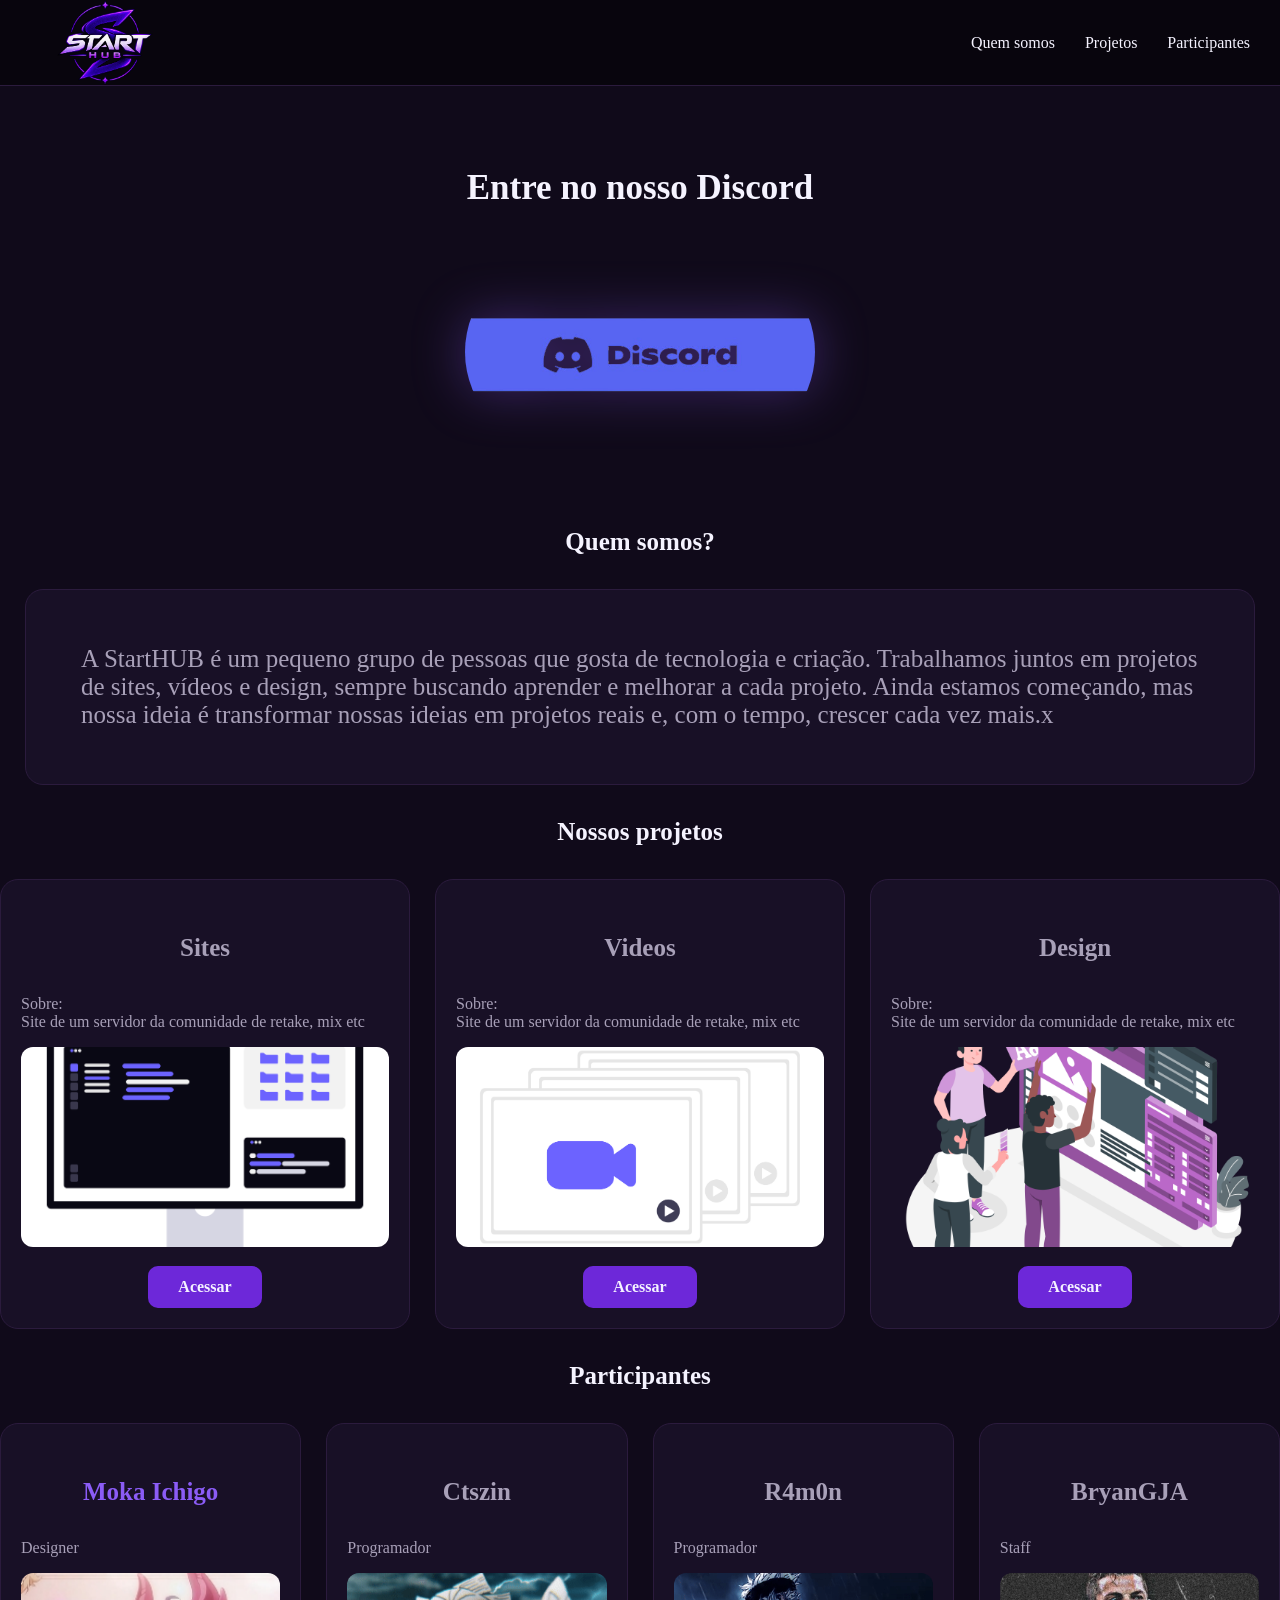
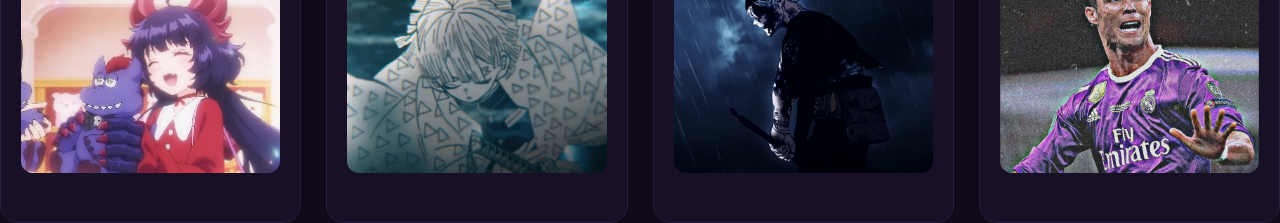
==== index.html @ 33d4a54d "Add files via upload" ====
<!DOCTYPE html>
<html lang="pt-BR">
<head>
    <meta charset="UTF-8">
    <meta name="viewport" content="width=device-width, initial-scale=1.0">
    <link rel="stylesheet" href="style.css">
    <title>Portfolio</title>
</head>
<body>
    <nav class="navbar">
        <img id="logo" src="/imagens/3196d6dc-5e3c-4c6d-b9c6-fe5b736b088a.png">
        <a href="#quem-somos">Quem somos</a>
        <a href="#projetos">Projetos</a>
        <a href="#participantes">Participantes</a>
    </nav>

    <main>

        <div id="discord">

            <h4>Entre no nosso Discord</h4>
            <img id="discordlogo" alt="logo discord" src="/imagens/discord-removebg-preview.png">

        </div>

        <div id="quem-somos" class="quem-somos">
            <h4 id="titulo"> Quem somos?</h4>
            <p id="somos">A StartHUB é um pequeno grupo de pessoas que gosta de tecnologia e criação. Trabalhamos juntos em projetos de sites, vídeos e design, sempre buscando aprender e melhorar a cada projeto.

Ainda estamos começando, mas nossa ideia é transformar nossas ideias em projetos reais e, com o tempo, crescer cada vez mais.x</p>
        </div>

        <div id="projetos">

            <h4 id="titulo">Nossos projetos</h4>

            <div class="card">

                <div class="card-container">
                    <h4>Sites</h4>
                    <p>
                        Sobre:<br>
                        Site de um servidor da comunidade de retake, mix etc
                    </p>
                    <img id="foto" src="imagens/undraw_dev-environment_n5by.png">
                    <a href="sites.html" class="botao">Acessar</a>
                </div>

                                <div class="card-container">
                    <h4>Videos</h4>
                    <p>
                        Sobre:<br>
                        Site de um servidor da comunidade de retake, mix etc
                    </p>
                    <img id="foto" src="imagens/undraw_video-files_cxl9.png">
                    <a href="videos.html" class="botao">Acessar</a>
                </div>
                    <div class="card-container">
                    <h4>Design</h4>
                    <p>
                        Sobre:<br>
                        Site de um servidor da comunidade de retake, mix etc
                    </p>
                    <img id="foto" src="imagens/Design team-amico.png">
                    <a href="design.html" class="botao">Acessar</a>
                </div>
                </div>


            </div>

        </div>

        <div id="participantes" class="participantes">
            <h4 id="titulo">Participantes</h4>
            <div class="card">
                  <div class="card-container">
                    <h4 class="destaque">Moka Ichigo</h4>
                    <p>
                        Designer
                    </p>
                    <img id="foto" alt="foto-de-perfil" src="/imagens/Moka.png">
                    
                </div>
                                <div class="card-container">
                    <h4>Ctszin</h4>
                    <p>
                        Programador
                    </p>
                    <img id="foto" alt="foto-de-perfil" src="/imagens/cts.png">
                    
                </div>
                                <div class="card-container">
                    <h4>R4m0n</h4>
                    <p>
                        Programador
                    </p>
                    <img id="foto" alt="foto-de-perfil" src="imagens/Ramon.png">
                    
                </div>
                                <div class="card-container">
                    <h4>BryanGJA</h4>
                    <p>
                        Staff
                    </p>
                    <img id="foto" alt="foto-de-perfil" src="imagens/Bryan.png">
                    
                </div>
            </div>

        </div>
    </main>
    <script src="script.js"></script>
</body>
</html>
---- style.css ----
:root {
    --fundo: #08050D;
    --fundo-secundario: #100A1A;
    --card: #181026;
    --borda: #2B1B3D;

    --roxo: #6D28D9;
    --roxo-destaque: #8B5CF6;
    --lavanda: #A78BFA;

    --texto: #F5F3FF;
    --texto-secundario: #A8A0B8;

    --sucesso: #22C55E;
    --erro: #EF4444;
}
body{
    margin: 0px;
    background-color: var(--fundo-secundario);
}

.navbar {
    position: sticky;
    top: 0;
    z-index: 2000;

    height: 85px;
    background-color: var(--fundo);

    display: flex;
    align-items: center;

    padding: 0 30px;

    border-bottom: 1px solid var(--borda);
}

#logo {
    color: var(--azul-destaque);
    width: 100px;
    height: 100px;
    font-weight: bold;
    padding: 25px;

    margin-right: auto;
}

.navbar {
    display: flex;
    align-items: center;
    gap: 30px;
}

.navbar a {
    color: var(--texto);
    text-decoration: none;
    font-size: 16px;

    transition: 0.3s;
}

.navbar-a:hover {
    color: var(--texto);
}

#titulo{
    font-size: 25px;
    color: var(--texto);
    text-align: center;
}
.card{
    color: var(--texto-secundario);
    display: grid;
    justify-content: center;
    grid-template-columns: repeat(auto-fit, minmax(300px, 1fr));
     gap: 25px;
}
.card-container {
    background: var(--card);
    border: 1px solid var(--borda);
    border-radius: 18px;
    padding: 20px;
    min-height: 400px;
    box-sizing: border-box;

    transition: transform 0.3s ease, border-color 0.3s ease;
}

.card-container:hover {
    transform: translateY(-5px);
    border-color: var(--roxo-destaque);
}
.card-container h4{
    text-align: center;
    font-size: 25px;
    display: flex;
    flex-direction: column;
    align-items: center;
}
#foto {
    width: 100%;
    height: 200px;
    object-fit: cover;
    border-radius: 12px;
}
#discord{
    color: var(--texto);
    font-size: 35px;
    text-align: center;
    padding: 35px;

}
#somos{
    color: var(--texto-secundario);
    padding: 55px;
    font-size: 25px;
    background-color: var(--card);
    border-radius: 35px;
    margin: 25px;
        border: 1px solid var(--borda);
    border-radius: 18px;
    transition: transform 0.3s ease, border-color 0.3s ease;
}

#somos:hover{
    transform: translateY(-5px);
    border-color: var(--roxo-destaque);
 }

#discordlogo{
    width: 350px;
    border-radius: 450px
}
button {
    display: block;
    margin: 15px auto 0;
    padding: 12px 30px;

    background: var(--roxo);
    color: var(--texto);

    border: none;
    border-radius: 10px;
    cursor: pointer;

    transition: 0.5s;
}
button:hover{
    transform: scale(1.1);
}
.destaque{
    color: var(--roxo-destaque)
}
.botao {
    display: block;
    width: fit-content;
    margin: 15px auto 0;
    padding: 12px 30px;

    background: var(--roxo);
    color: var(--texto);

    text-decoration: none;
    border-radius: 10px;
    font-weight: bold;

    transition: 0.3s;
}

.botao:hover {
    background: var(--roxo-destaque);
    transform: scale(1.1);
}
.card-texto{
    text-align: center;
    margin: 35px;

}
.footer{
    font-size: 15px;
    padding-top: 130px;
}
.nada{
    color: var(--texto);
    text-align: center;
    display: flex;
    justify-content: center;
}
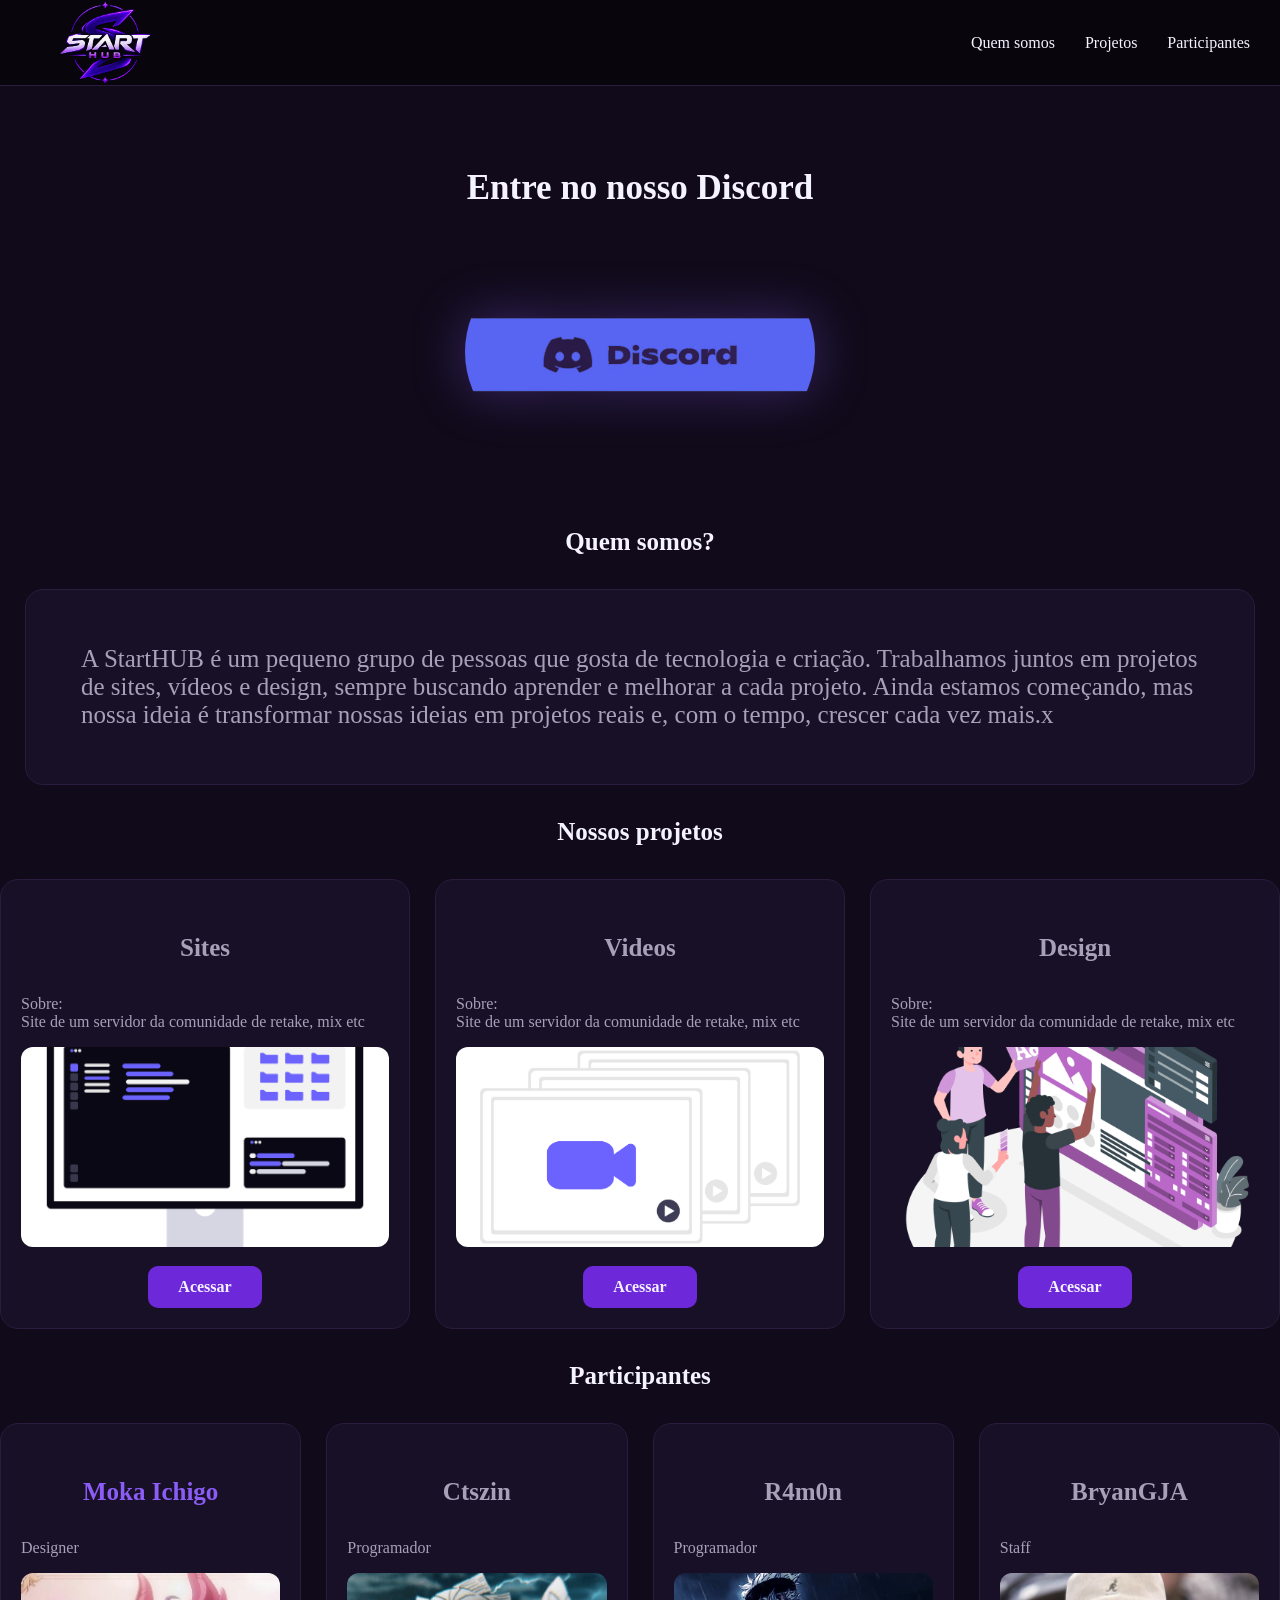
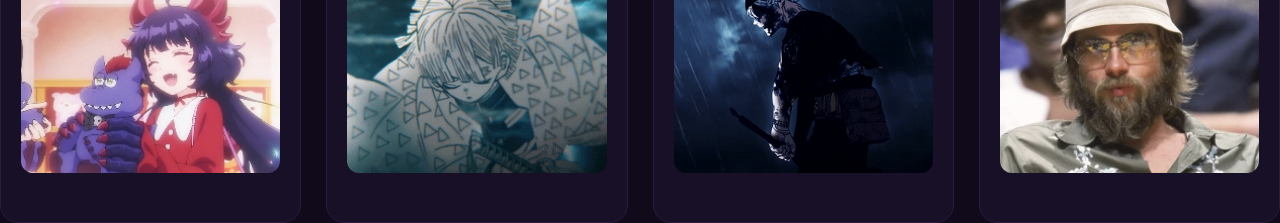
==== commit 954ae64b: "index.html" ====
--- a/index.html
+++ b/index.html
@@ -8,7 +8,7 @@
 </head>
 <body>
     <nav class="navbar">
-        <img id="logo" src="/imagens/3196d6dc-5e3c-4c6d-b9c6-fe5b736b088a.png">
+        <img id="logo" src="imagens/3196d6dc-5e3c-4c6d-b9c6-fe5b736b088a.png">
         <a href="#quem-somos">Quem somos</a>
         <a href="#projetos">Projetos</a>
         <a href="#participantes">Participantes</a>
@@ -19,7 +19,7 @@
         <div id="discord">
 
             <h4>Entre no nosso Discord</h4>
-            <img id="discordlogo" alt="logo discord" src="/imagens/discord-removebg-preview.png">
+            <img id="discordlogo" alt="logo discord" src="imagens/discord-removebg-preview.png">
 
         </div>
 
@@ -79,7 +79,7 @@
                     <p>
                         Designer
                     </p>
-                    <img id="foto" alt="foto-de-perfil" src="/imagens/Moka.png">
+                    <img id="foto" alt="foto-de-perfil" src="imagens/Moka.png">
                     
                 </div>
                                 <div class="card-container">
@@ -87,7 +87,7 @@
                     <p>
                         Programador
                     </p>
-                    <img id="foto" alt="foto-de-perfil" src="/imagens/cts.png">
+                    <img id="foto" alt="foto-de-perfil" src="imagens/cts.png">
                     
                 </div>
                                 <div class="card-container">
@@ -103,7 +103,7 @@
                     <p>
                         Staff
                     </p>
-                    <img id="foto" alt="foto-de-perfil" src="imagens/Bryan.png">
+                    <img id="foto" alt="foto-de-perfil" src="imagens/nocries.png">
                     
                 </div>
             </div>
@@ -112,4 +112,4 @@
     </main>
     <script src="script.js"></script>
 </body>
-</html>+</html>
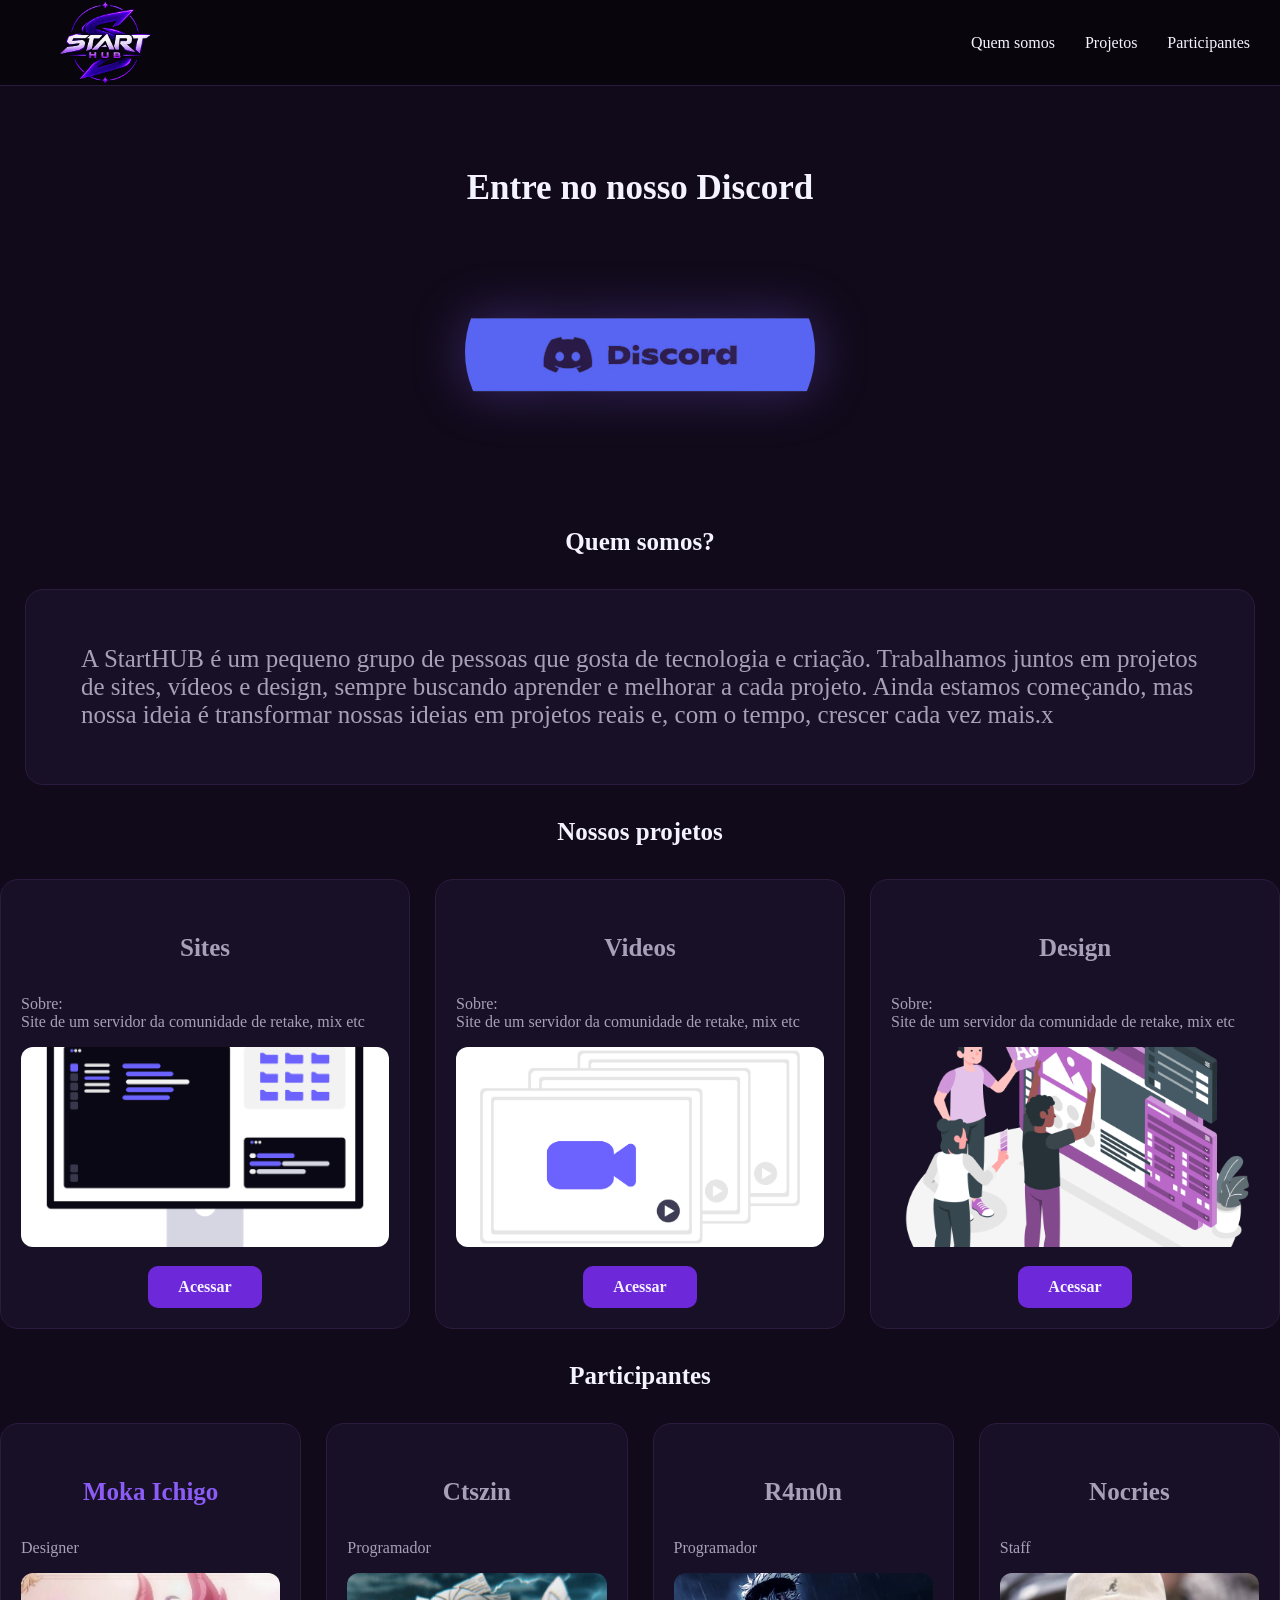
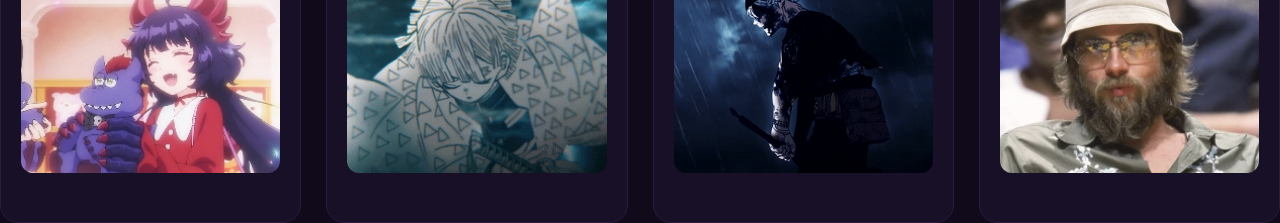
==== commit 1cf41dea: "index.html" ====
--- a/index.html
+++ b/index.html
@@ -99,7 +99,7 @@
                     
                 </div>
                                 <div class="card-container">
-                    <h4>BryanGJA</h4>
+                    <h4>Nocries</h4>
                     <p>
                         Staff
                     </p>
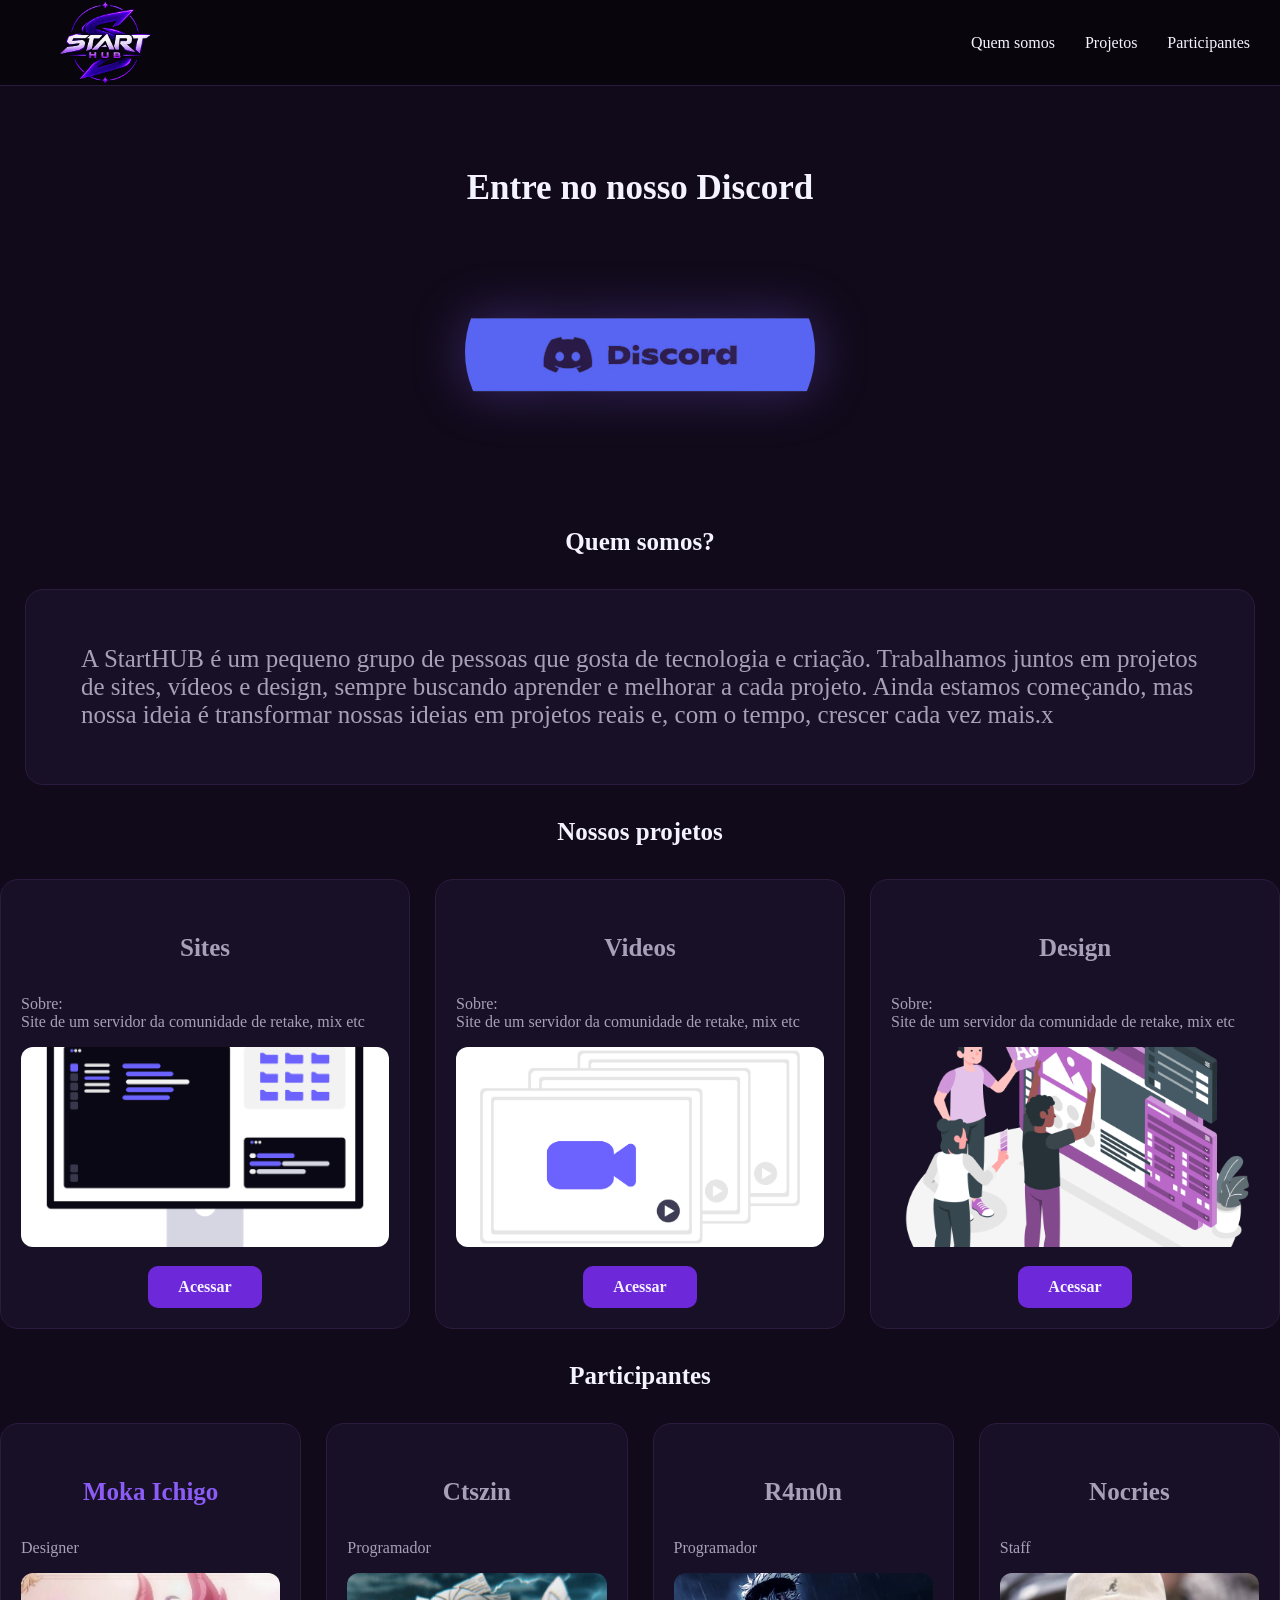
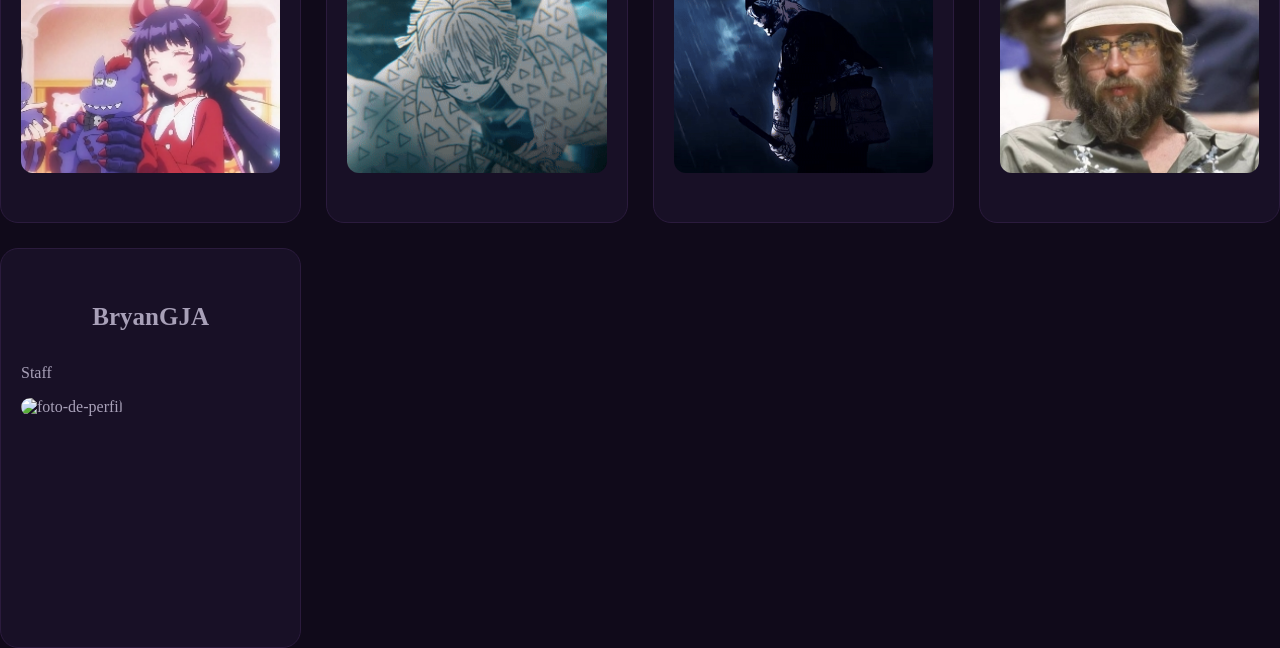
==== commit 7d6ea412: "index.html" ====
--- a/index.html
+++ b/index.html
@@ -106,6 +106,14 @@
                     <img id="foto" alt="foto-de-perfil" src="imagens/nocries.png">
                     
                 </div>
+                                                <div class="card-container">
+                    <h4>BryanGJA</h4>
+                    <p>
+                        Staff
+                    </p>
+                    <img id="foto" alt="foto-de-perfil" src="imagens/bryan.png">
+                    
+                </div>
             </div>
 
         </div>
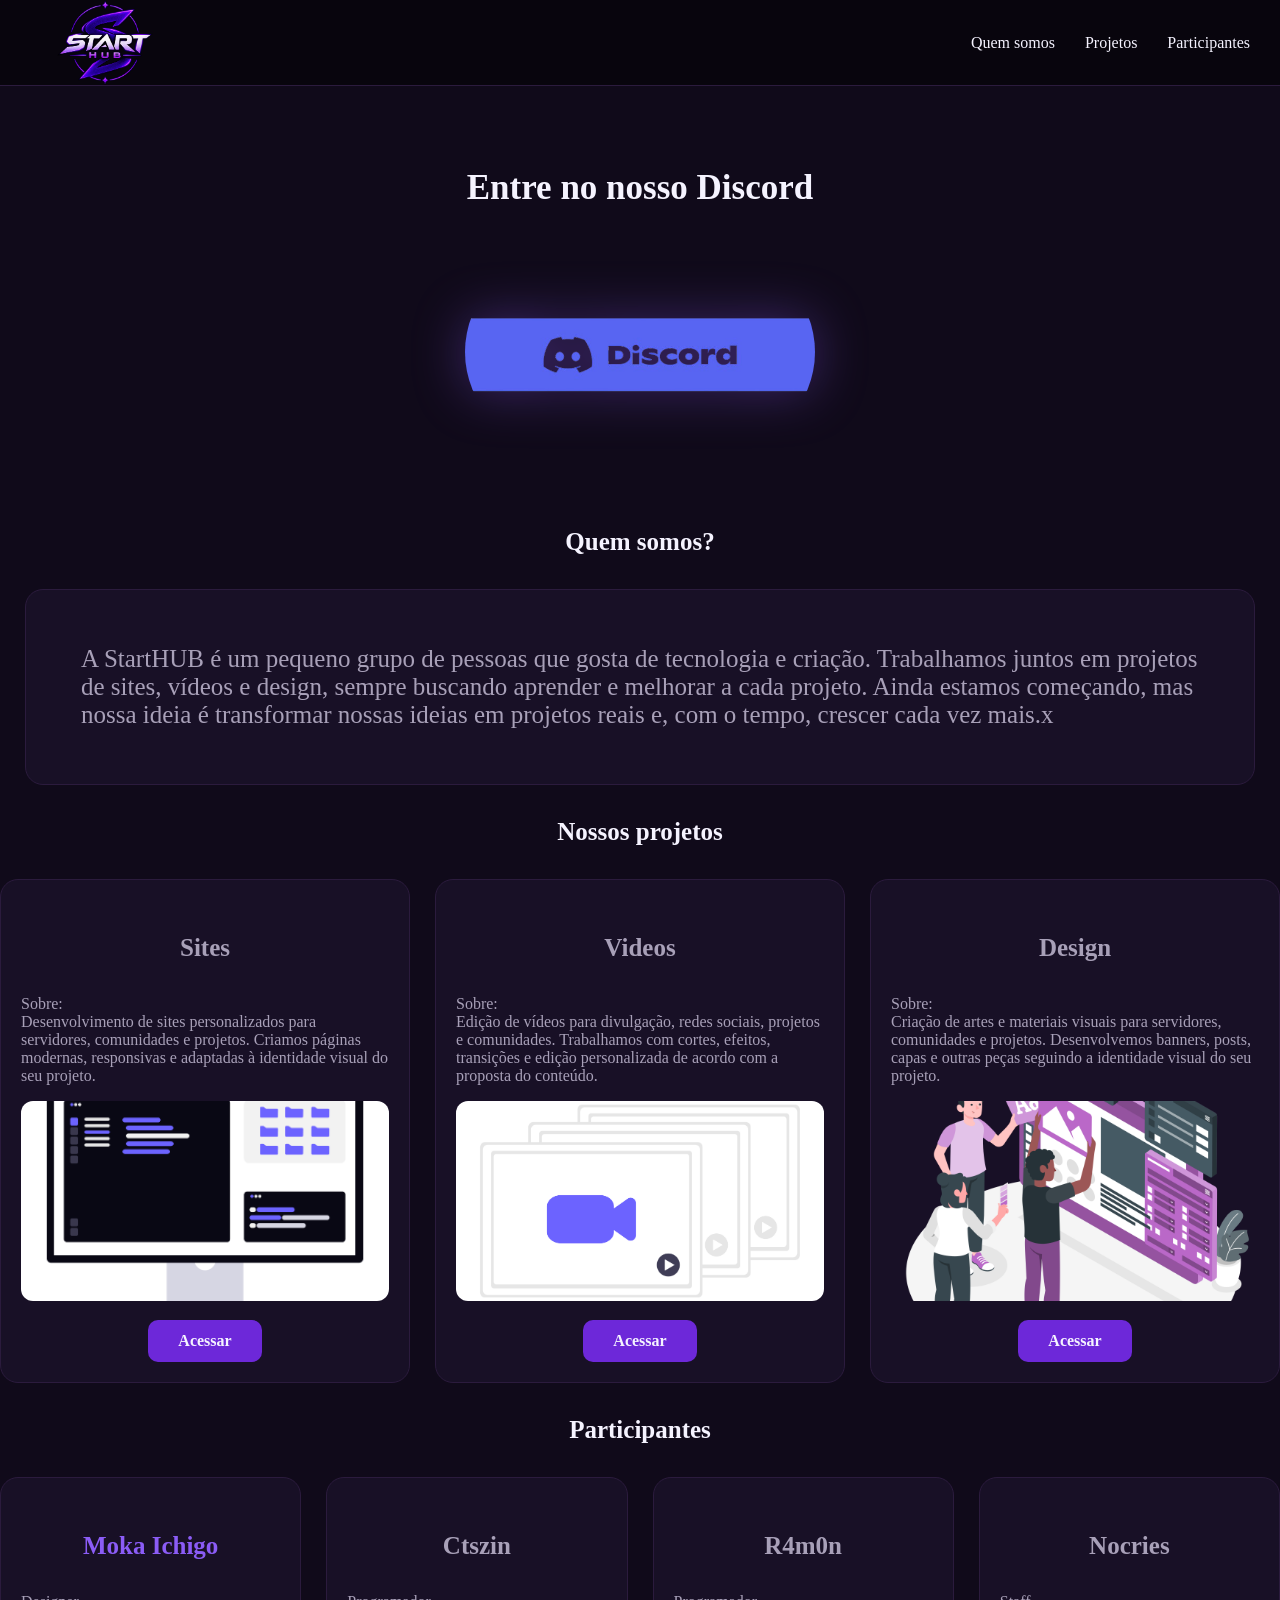
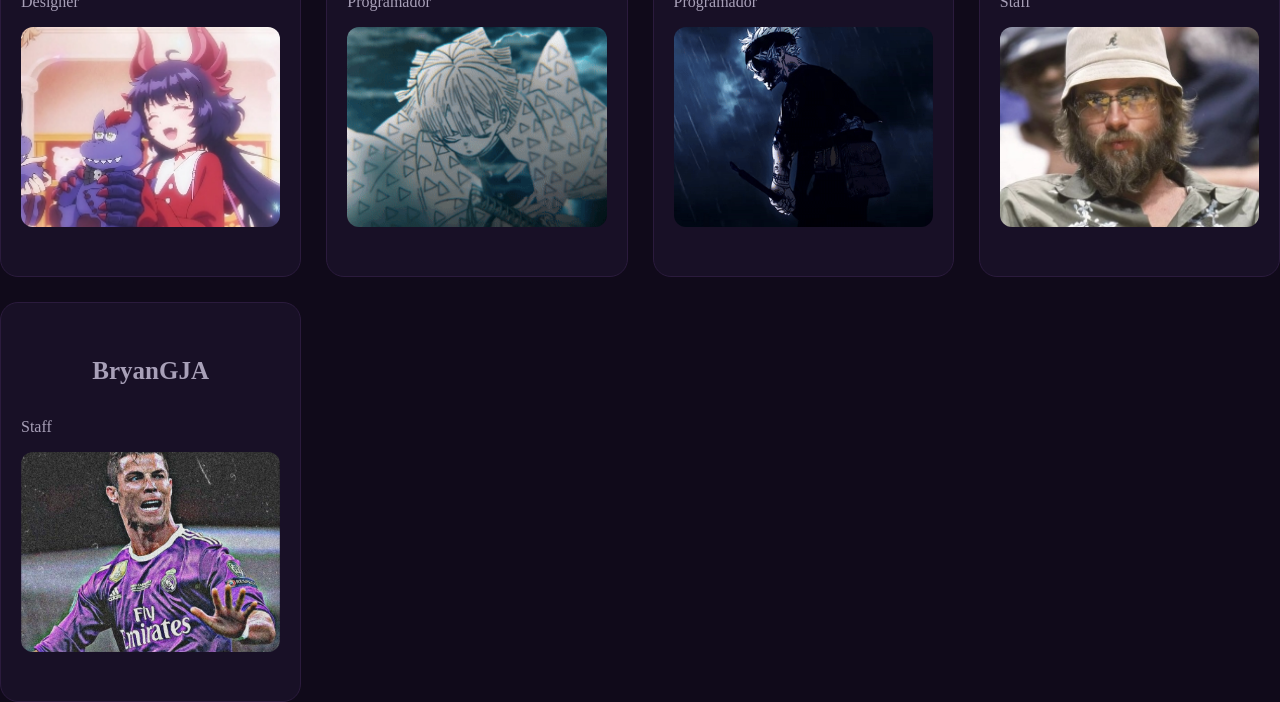
==== commit dfd6992c: "Update index.html" ====
--- a/index.html
+++ b/index.html
@@ -40,7 +40,7 @@
                     <h4>Sites</h4>
                     <p>
                         Sobre:<br>
-                        Site de um servidor da comunidade de retake, mix etc
+                        Desenvolvimento de sites personalizados para servidores, comunidades e projetos. Criamos páginas modernas, responsivas e adaptadas à identidade visual do seu projeto.
                     </p>
                     <img id="foto" src="imagens/undraw_dev-environment_n5by.png">
                     <a href="sites.html" class="botao">Acessar</a>
@@ -50,7 +50,7 @@
                     <h4>Videos</h4>
                     <p>
                         Sobre:<br>
-                        Site de um servidor da comunidade de retake, mix etc
+                        Edição de vídeos para divulgação, redes sociais, projetos e comunidades. Trabalhamos com cortes, efeitos, transições e edição personalizada de acordo com a proposta do conteúdo.
                     </p>
                     <img id="foto" src="imagens/undraw_video-files_cxl9.png">
                     <a href="videos.html" class="botao">Acessar</a>
@@ -59,7 +59,7 @@
                     <h4>Design</h4>
                     <p>
                         Sobre:<br>
-                        Site de um servidor da comunidade de retake, mix etc
+                        Criação de artes e materiais visuais para servidores, comunidades e projetos. Desenvolvemos banners, posts, capas e outras peças seguindo a identidade visual do seu projeto.
                     </p>
                     <img id="foto" src="imagens/Design team-amico.png">
                     <a href="design.html" class="botao">Acessar</a>
@@ -111,7 +111,7 @@
                     <p>
                         Staff
                     </p>
-                    <img id="foto" alt="foto-de-perfil" src="imagens/bryan.png">
+                    <img id="foto" alt="foto-de-perfil" src="imagens/Bryan.png">
                     
                 </div>
             </div>
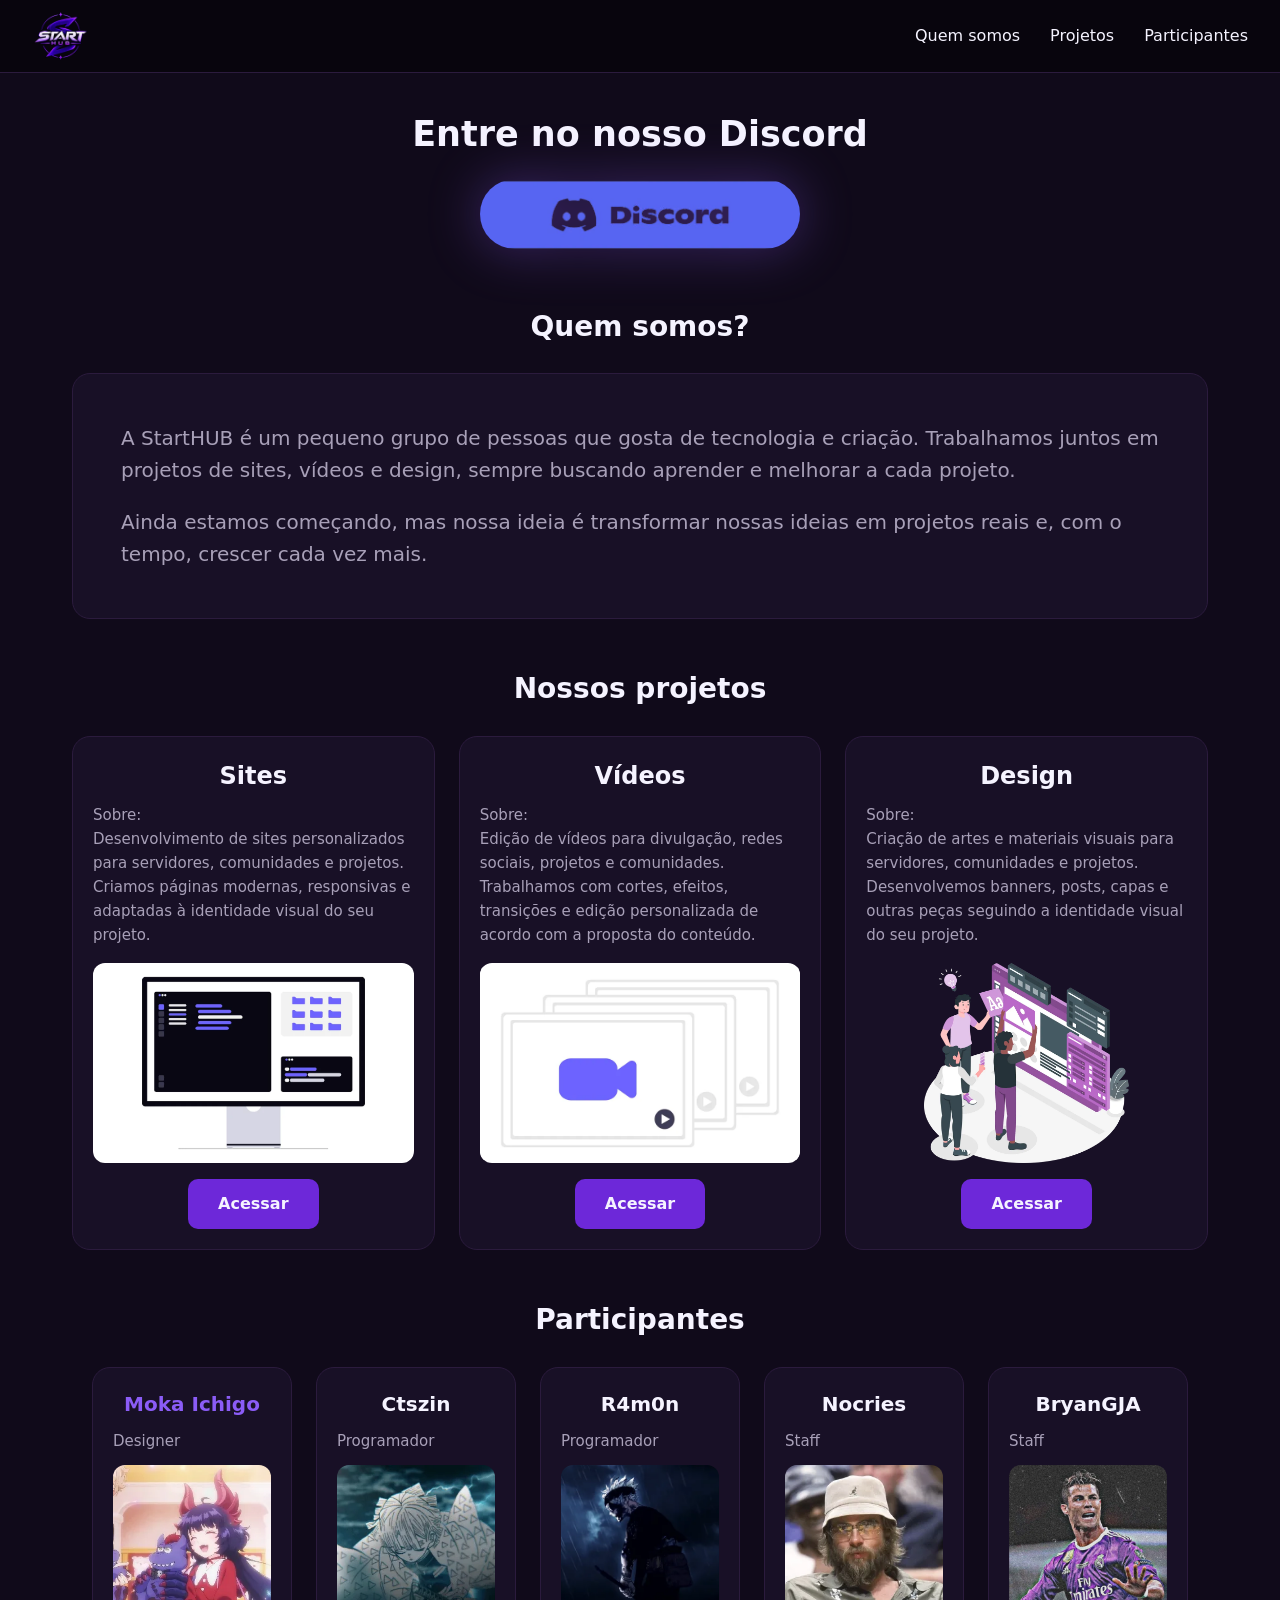
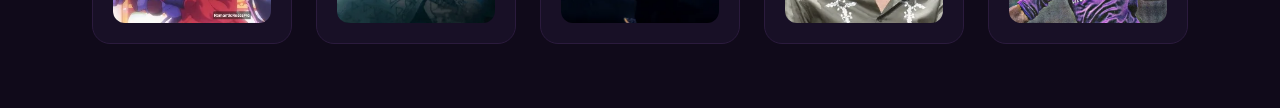
==== commit e6b74b7e: "Add files via upload" ====
--- a/index.html
+++ b/index.html
@@ -1,123 +1,115 @@
-<!DOCTYPE html>
-<html lang="pt-BR">
-<head>
-    <meta charset="UTF-8">
-    <meta name="viewport" content="width=device-width, initial-scale=1.0">
-    <link rel="stylesheet" href="style.css">
-    <title>Portfolio</title>
-</head>
-<body>
-    <nav class="navbar">
-        <img id="logo" src="imagens/3196d6dc-5e3c-4c6d-b9c6-fe5b736b088a.png">
-        <a href="#quem-somos">Quem somos</a>
-        <a href="#projetos">Projetos</a>
-        <a href="#participantes">Participantes</a>
-    </nav>
-
-    <main>
-
-        <div id="discord">
-
-            <h4>Entre no nosso Discord</h4>
-            <img id="discordlogo" alt="logo discord" src="imagens/discord-removebg-preview.png">
-
-        </div>
-
-        <div id="quem-somos" class="quem-somos">
-            <h4 id="titulo"> Quem somos?</h4>
-            <p id="somos">A StartHUB é um pequeno grupo de pessoas que gosta de tecnologia e criação. Trabalhamos juntos em projetos de sites, vídeos e design, sempre buscando aprender e melhorar a cada projeto.
-
-Ainda estamos começando, mas nossa ideia é transformar nossas ideias em projetos reais e, com o tempo, crescer cada vez mais.x</p>
-        </div>
-
-        <div id="projetos">
-
-            <h4 id="titulo">Nossos projetos</h4>
-
-            <div class="card">
-
-                <div class="card-container">
-                    <h4>Sites</h4>
-                    <p>
-                        Sobre:<br>
-                        Desenvolvimento de sites personalizados para servidores, comunidades e projetos. Criamos páginas modernas, responsivas e adaptadas à identidade visual do seu projeto.
-                    </p>
-                    <img id="foto" src="imagens/undraw_dev-environment_n5by.png">
-                    <a href="sites.html" class="botao">Acessar</a>
-                </div>
-
-                                <div class="card-container">
-                    <h4>Videos</h4>
-                    <p>
-                        Sobre:<br>
-                        Edição de vídeos para divulgação, redes sociais, projetos e comunidades. Trabalhamos com cortes, efeitos, transições e edição personalizada de acordo com a proposta do conteúdo.
-                    </p>
-                    <img id="foto" src="imagens/undraw_video-files_cxl9.png">
-                    <a href="videos.html" class="botao">Acessar</a>
-                </div>
-                    <div class="card-container">
-                    <h4>Design</h4>
-                    <p>
-                        Sobre:<br>
-                        Criação de artes e materiais visuais para servidores, comunidades e projetos. Desenvolvemos banners, posts, capas e outras peças seguindo a identidade visual do seu projeto.
-                    </p>
-                    <img id="foto" src="imagens/Design team-amico.png">
-                    <a href="design.html" class="botao">Acessar</a>
-                </div>
-                </div>
-
-
-            </div>
-
-        </div>
-
-        <div id="participantes" class="participantes">
-            <h4 id="titulo">Participantes</h4>
-            <div class="card">
-                  <div class="card-container">
-                    <h4 class="destaque">Moka Ichigo</h4>
-                    <p>
-                        Designer
-                    </p>
-                    <img id="foto" alt="foto-de-perfil" src="imagens/Moka.png">
-                    
-                </div>
-                                <div class="card-container">
-                    <h4>Ctszin</h4>
-                    <p>
-                        Programador
-                    </p>
-                    <img id="foto" alt="foto-de-perfil" src="imagens/cts.png">
-                    
-                </div>
-                                <div class="card-container">
-                    <h4>R4m0n</h4>
-                    <p>
-                        Programador
-                    </p>
-                    <img id="foto" alt="foto-de-perfil" src="imagens/Ramon.png">
-                    
-                </div>
-                                <div class="card-container">
-                    <h4>Nocries</h4>
-                    <p>
-                        Staff
-                    </p>
-                    <img id="foto" alt="foto-de-perfil" src="imagens/nocries.png">
-                    
-                </div>
-                                                <div class="card-container">
-                    <h4>BryanGJA</h4>
-                    <p>
-                        Staff
-                    </p>
-                    <img id="foto" alt="foto-de-perfil" src="imagens/Bryan.png">
-                    
-                </div>
-            </div>
-
-        </div>
-    </main>
-    <script src="script.js"></script>
-</body>
-</html>
+<!DOCTYPE html>
+<html lang="pt-BR">
+<head>
+    <meta charset="UTF-8">
+    <meta name="viewport" content="width=device-width, initial-scale=1.0, viewport-fit=cover">
+    <meta name="description" content="StartHUB: um grupo que cria sites, vídeos e design para servidores, comunidades e projetos.">
+    <meta name="theme-color" content="#08050D">
+    <meta name="color-scheme" content="dark">
+    <title>StartHUB</title>
+    <link rel="icon" type="image/png" href="imagens/favicon.png">
+    <link rel="stylesheet" href="style.css">
+    <script src="script.js"></script>
+</head>
+<body>
+    <nav class="navbar">
+        <a href="index.html" class="logo-link" aria-label="StartHUB — página inicial">
+            <img class="logo" src="imagens/logo.webp" alt="" width="56" height="56">
+        </a>
+        <a href="#quem-somos">Quem somos</a>
+        <a href="#projetos">Projetos</a>
+        <a href="#participantes">Participantes</a>
+    </nav>
+
+    <main>
+        <h1 class="sr-only">StartHUB</h1>
+
+        <div id="discord">
+            <h2>Entre no nosso Discord</h2>
+            <a href="https://discord.gg/7MZEnXq7bt" target="_blank" rel="noopener noreferrer" aria-label="Entrar no servidor do Discord da StartHUB">
+                <img id="discordlogo" alt="Discord" src="imagens/discord.webp" width="667" height="145">
+            </a>
+        </div>
+
+        <section id="quem-somos" class="quem-somos">
+            <h2 class="titulo">Quem somos?</h2>
+            <div id="somos">
+                <p>A StartHUB é um pequeno grupo de pessoas que gosta de tecnologia e criação. Trabalhamos juntos em projetos de sites, vídeos e design, sempre buscando aprender e melhorar a cada projeto.</p>
+                <p>Ainda estamos começando, mas nossa ideia é transformar nossas ideias em projetos reais e, com o tempo, crescer cada vez mais.</p>
+            </div>
+        </section>
+
+        <section id="projetos">
+            <h2 class="titulo">Nossos projetos</h2>
+
+            <div class="card">
+                <div class="card-container">
+                    <h3>Sites</h3>
+                    <p>
+                        Sobre:<br>
+                        Desenvolvimento de sites personalizados para servidores, comunidades e projetos. Criamos páginas modernas, responsivas e adaptadas à identidade visual do seu projeto.
+                    </p>
+                    <img class="foto" src="imagens/sites.webp" alt="Ilustração de um ambiente de desenvolvimento de sites" width="800" height="619" loading="lazy">
+                    <a href="sites.html" class="botao">Acessar</a>
+                </div>
+
+                <div class="card-container">
+                    <h3>Vídeos</h3>
+                    <p>
+                        Sobre:<br>
+                        Edição de vídeos para divulgação, redes sociais, projetos e comunidades. Trabalhamos com cortes, efeitos, transições e edição personalizada de acordo com a proposta do conteúdo.
+                    </p>
+                    <img class="foto" src="imagens/videos.webp" alt="Ilustração de arquivos de vídeo" width="800" height="482" loading="lazy">
+                    <a href="videos.html" class="botao">Acessar</a>
+                </div>
+
+                <div class="card-container">
+                    <h3>Design</h3>
+                    <p>
+                        Sobre:<br>
+                        Criação de artes e materiais visuais para servidores, comunidades e projetos. Desenvolvemos banners, posts, capas e outras peças seguindo a identidade visual do seu projeto.
+                    </p>
+                    <img class="foto foto--design" src="imagens/design.webp" alt="Ilustração de uma equipe de design trabalhando" width="800" height="780" loading="lazy">
+                    <a href="design.html" class="botao">Acessar</a>
+                </div>
+            </div>
+        </section>
+
+        <section id="participantes" class="participantes">
+            <h2 class="titulo">Participantes</h2>
+
+            <div class="card">
+                <div class="card-container">
+                    <h3 class="destaque">Moka Ichigo</h3>
+                    <p>Designer</p>
+                    <img class="foto foto--avatar" src="imagens/moka.webp" alt="Foto de perfil de Moka Ichigo" width="256" height="256" loading="lazy">
+                </div>
+
+                <div class="card-container">
+                    <h3>Ctszin</h3>
+                    <p>Programador</p>
+                    <img class="foto foto--avatar" src="imagens/ctszin.webp" alt="Foto de perfil de Ctszin" width="281" height="281" loading="lazy">
+                </div>
+
+                <div class="card-container">
+                    <h3>R4m0n</h3>
+                    <p>Programador</p>
+                    <img class="foto foto--avatar" src="imagens/ramon.webp" alt="Foto de perfil de R4m0n" width="338" height="338" loading="lazy">
+                </div>
+
+                <div class="card-container">
+                    <h3>Nocries</h3>
+                    <p>Staff</p>
+                    <img class="foto foto--avatar" src="imagens/nocries.webp" alt="Foto de perfil de Nocries" width="256" height="256" loading="lazy">
+                </div>
+
+                <div class="card-container">
+                    <h3>BryanGJA</h3>
+                    <p>Staff</p>
+                    <img class="foto foto--avatar" src="imagens/bryan.webp" alt="Foto de perfil de BryanGJA" width="480" height="480" loading="lazy">
+                </div>
+            </div>
+        </section>
+    </main>
+</body>
+</html>
--- a/style.css
+++ b/style.css
@@ -1,188 +1,314 @@
-:root {
-    --fundo: #08050D;
-    --fundo-secundario: #100A1A;
-    --card: #181026;
-    --borda: #2B1B3D;
-
-    --roxo: #6D28D9;
-    --roxo-destaque: #8B5CF6;
-    --lavanda: #A78BFA;
-
-    --texto: #F5F3FF;
-    --texto-secundario: #A8A0B8;
-
-    --sucesso: #22C55E;
-    --erro: #EF4444;
-}
-body{
-    margin: 0px;
-    background-color: var(--fundo-secundario);
-}
-
-.navbar {
-    position: sticky;
-    top: 0;
-    z-index: 2000;
-
-    height: 85px;
-    background-color: var(--fundo);
-
-    display: flex;
-    align-items: center;
-
-    padding: 0 30px;
-
-    border-bottom: 1px solid var(--borda);
-}
-
-#logo {
-    color: var(--azul-destaque);
-    width: 100px;
-    height: 100px;
-    font-weight: bold;
-    padding: 25px;
-
-    margin-right: auto;
-}
-
-.navbar {
-    display: flex;
-    align-items: center;
-    gap: 30px;
-}
-
-.navbar a {
-    color: var(--texto);
-    text-decoration: none;
-    font-size: 16px;
-
-    transition: 0.3s;
-}
-
-.navbar-a:hover {
-    color: var(--texto);
-}
-
-#titulo{
-    font-size: 25px;
-    color: var(--texto);
-    text-align: center;
-}
-.card{
-    color: var(--texto-secundario);
-    display: grid;
-    justify-content: center;
-    grid-template-columns: repeat(auto-fit, minmax(300px, 1fr));
-     gap: 25px;
-}
-.card-container {
-    background: var(--card);
-    border: 1px solid var(--borda);
-    border-radius: 18px;
-    padding: 20px;
-    min-height: 400px;
-    box-sizing: border-box;
-
-    transition: transform 0.3s ease, border-color 0.3s ease;
-}
-
-.card-container:hover {
-    transform: translateY(-5px);
-    border-color: var(--roxo-destaque);
-}
-.card-container h4{
-    text-align: center;
-    font-size: 25px;
-    display: flex;
-    flex-direction: column;
-    align-items: center;
-}
-#foto {
-    width: 100%;
-    height: 200px;
-    object-fit: cover;
-    border-radius: 12px;
-}
-#discord{
-    color: var(--texto);
-    font-size: 35px;
-    text-align: center;
-    padding: 35px;
-
-}
-#somos{
-    color: var(--texto-secundario);
-    padding: 55px;
-    font-size: 25px;
-    background-color: var(--card);
-    border-radius: 35px;
-    margin: 25px;
-        border: 1px solid var(--borda);
-    border-radius: 18px;
-    transition: transform 0.3s ease, border-color 0.3s ease;
-}
-
-#somos:hover{
-    transform: translateY(-5px);
-    border-color: var(--roxo-destaque);
- }
-
-#discordlogo{
-    width: 350px;
-    border-radius: 450px
-}
-button {
-    display: block;
-    margin: 15px auto 0;
-    padding: 12px 30px;
-
-    background: var(--roxo);
-    color: var(--texto);
-
-    border: none;
-    border-radius: 10px;
-    cursor: pointer;
-
-    transition: 0.5s;
-}
-button:hover{
-    transform: scale(1.1);
-}
-.destaque{
-    color: var(--roxo-destaque)
-}
-.botao {
-    display: block;
-    width: fit-content;
-    margin: 15px auto 0;
-    padding: 12px 30px;
-
-    background: var(--roxo);
-    color: var(--texto);
-
-    text-decoration: none;
-    border-radius: 10px;
-    font-weight: bold;
-
-    transition: 0.3s;
-}
-
-.botao:hover {
-    background: var(--roxo-destaque);
-    transform: scale(1.1);
-}
-.card-texto{
-    text-align: center;
-    margin: 35px;
-
-}
-.footer{
-    font-size: 15px;
-    padding-top: 130px;
-}
-.nada{
-    color: var(--texto);
-    text-align: center;
-    display: flex;
-    justify-content: center;
-}+/* ==========================================================================
+   StartHUB — estilos
+   Mobile-first no que importa: nada de largura fixa, tudo flui com a tela.
+   ========================================================================== */
+:root {
+    --fundo: #08050D;
+    --fundo-secundario: #100A1A;
+    --card: #181026;
+    --borda: #2B1B3D;
+
+    --roxo: #6D28D9;
+    --roxo-destaque: #8B5CF6;
+    --lavanda: #A78BFA;
+
+    --texto: #F5F3FF;
+    --texto-secundario: #A8A0B8;
+
+    --sucesso: #22C55E;
+    --erro: #EF4444;
+
+    --nav-h: 72px;
+    --pad-x: clamp(16px, 4vw, 32px);
+}
+
+/* ---------- Base ---------- */
+*, *::before, *::after { box-sizing: border-box; }
+
+html { -webkit-text-size-adjust: 100%; text-size-adjust: 100%; }
+
+body {
+    margin: 0;
+    background-color: var(--fundo-secundario);
+    color: var(--texto);
+    font-family: system-ui, -apple-system, "Segoe UI", Roboto, "Helvetica Neue", Arial, sans-serif;
+    line-height: 1.6;
+    overflow-x: hidden; /* garantia extra contra rolagem lateral */
+}
+
+img { display: block; max-width: 100%; height: auto; }
+
+a:focus-visible {
+    outline: 2px solid var(--lavanda);
+    outline-offset: 3px;
+    border-radius: 6px;
+}
+
+/* Texto só para leitores de tela / SEO */
+.sr-only {
+    position: absolute;
+    width: 1px; height: 1px;
+    margin: -1px; padding: 0;
+    overflow: hidden;
+    clip: rect(0, 0, 0, 0);
+    white-space: nowrap;
+    border: 0;
+}
+
+/* ---------- Navbar ---------- */
+.navbar {
+    position: sticky;
+    top: 0;
+    z-index: 2000;
+
+    display: flex;
+    align-items: center;
+    gap: 30px;
+
+    min-height: var(--nav-h);
+    padding: 8px max(var(--pad-x), env(safe-area-inset-right)) 8px max(var(--pad-x), env(safe-area-inset-left));
+
+    background-color: var(--fundo);
+    border-bottom: 1px solid var(--borda);
+}
+
+.navbar .logo-link {
+    display: flex;
+    margin-right: auto;
+    flex-shrink: 0;
+}
+
+.logo {
+    width: auto;
+    height: 56px;
+}
+
+.navbar a {
+    color: var(--texto);
+    text-decoration: none;
+    font-size: 16px;
+    white-space: nowrap;
+    transition: color 0.3s;
+}
+
+.navbar a:hover { color: var(--lavanda); }
+
+/* O link do logo não leva sublinhado/animação dos links de texto */
+.navbar a.logo-link { padding: 0; }
+.navbar a.logo-link::after { display: none; }
+
+/* ---------- Layout geral ---------- */
+main {
+    max-width: 1200px;
+    margin: 0 auto;
+    padding: 0 max(var(--pad-x), env(safe-area-inset-right)) 64px max(var(--pad-x), env(safe-area-inset-left));
+}
+
+.titulo {
+    margin: 48px 0 24px;
+    font-size: clamp(22px, 4.5vw, 28px);
+    color: var(--texto);
+    text-align: center;
+}
+
+/* ---------- Discord ---------- */
+#discord {
+    padding: 40px 0 8px;
+    text-align: center;
+}
+
+#discord h2 {
+    margin: 0 0 24px;
+    font-size: clamp(24px, 6vw, 35px);
+    line-height: 1.2;
+    color: var(--texto);
+}
+
+#discordlogo {
+    width: min(320px, 80%);
+    margin: 0 auto;
+    border-radius: 999px;
+}
+
+/* ---------- Quem somos ---------- */
+#somos {
+    padding: clamp(24px, 5vw, 48px);
+    background-color: var(--card);
+    border: 1px solid var(--borda);
+    border-radius: 18px;
+    color: var(--texto-secundario);
+    font-size: clamp(16px, 2.4vw, 20px);
+    transition: transform 0.3s ease, border-color 0.3s ease;
+}
+
+#somos p { margin: 0 0 1em; }
+#somos p:last-child { margin-bottom: 0; }
+
+/* ---------- Cards ---------- */
+.card {
+    display: grid;
+    grid-template-columns: repeat(auto-fit, minmax(min(100%, 280px), 1fr));
+    gap: 24px;
+    color: var(--texto-secundario);
+}
+
+.card-container {
+    display: flex;
+    flex-direction: column;
+    padding: 20px;
+    background: var(--card);
+    border: 1px solid var(--borda);
+    border-radius: 18px;
+    transition: transform 0.3s ease, border-color 0.3s ease;
+}
+
+.card-container h3 {
+    margin: 4px 0 12px;
+    font-size: 24px;
+    line-height: 1.25;
+    text-align: center;
+    color: var(--texto);
+}
+
+.card-container h3.destaque { color: var(--roxo-destaque); }
+
+.card-container p {
+    margin: 0 0 16px;
+    font-size: 15px;
+}
+
+.card-texto { text-align: center; }
+
+/* Imagens dos cards */
+.foto {
+    width: 100%;
+    height: 200px;
+    margin-bottom: 16px;
+    object-fit: contain;
+    background: #fff;           /* as ilustrações têm fundo branco */
+    border-radius: 12px;
+}
+
+.foto--design { background: transparent; }
+
+.foto--avatar {
+    height: auto;
+    aspect-ratio: 1 / 1;
+    object-fit: cover;
+    background: transparent;
+}
+
+/* Empurra o botão para o fim do card (alinha os botões entre cards) */
+.card-container .botao { margin-top: auto; }
+
+.card-creditos {
+    margin: 16px 0 0;
+    font-size: 14px;
+    text-align: center;
+    color: var(--texto-secundario);
+}
+
+/* ---------- Participantes ---------- */
+.participantes .card {
+    display: flex;
+    flex-wrap: wrap;
+    justify-content: center;   /* última linha fica centralizada */
+}
+
+.participantes .card-container {
+    flex: 0 1 200px;
+}
+
+.participantes .card-container h3 { font-size: 20px; }
+.participantes .card-container p { margin-bottom: 12px; }
+.participantes .card-container .foto { margin: auto 0 0; }
+
+/* ---------- Botão ---------- */
+.botao {
+    display: block;
+    width: fit-content;
+    margin: 15px auto 0;
+    padding: 12px 30px;
+    min-height: 44px;            /* alvo de toque confortável */
+
+    background: var(--roxo);
+    color: var(--texto);
+
+    text-decoration: none;
+    text-align: center;
+    font-weight: bold;
+    border-radius: 10px;
+
+    transition: background 0.3s, transform 0.3s;
+}
+
+/* ---------- Páginas vazias (vídeos / design) ---------- */
+.nada {
+    margin: 96px 0;
+    font-size: clamp(20px, 4vw, 28px);
+    text-align: center;
+    color: var(--texto);
+}
+
+/* ---------- Hover (somente onde existe mouse) ---------- */
+@media (hover: hover) {
+    .card-container:hover,
+    #somos:hover {
+        transform: translateY(-5px);
+        border-color: var(--roxo-destaque);
+    }
+
+    .botao:hover {
+        background: var(--roxo-destaque);
+        transform: scale(1.06);
+    }
+}
+
+/* ---------- Celular ---------- */
+@media (max-width: 600px) {
+    :root { --nav-h: 64px; }
+
+    .navbar { gap: 16px; }
+    .navbar a { font-size: 14px; }
+    .logo { height: 48px; }
+
+    .titulo { margin-top: 40px; }
+    #discord { padding-top: 28px; }
+
+    .card { gap: 16px; }
+    .card-container { padding: 16px; }
+    .foto { height: 180px; }
+
+    /* Participantes: 2 por linha, mais compactos */
+    .participantes .card { gap: 14px; }
+    .participantes .card-container {
+        flex: 0 1 calc(50% - 7px);
+        padding: 12px;
+    }
+    .participantes .card-container h3 { font-size: 17px; }
+    .participantes .card-container p { font-size: 14px; margin-bottom: 10px; }
+    .foto--avatar { height: auto; }
+
+    .nada { margin: 64px 0; }
+}
+
+/* Telas bem estreitas (ex.: 320px) */
+@media (max-width: 360px) {
+    .navbar { gap: 12px; }
+    .navbar a { font-size: 13px; }
+    .logo { height: 44px; }
+}
+
+/* Link do Discord: o <a> envolve a imagem e herda o formato de pílula */
+#discord a {
+    display: block;
+    width: min(320px, 80%);
+    margin: 0 auto;
+    border-radius: 999px;
+    transition: transform 0.3s ease;
+}
+#discord a #discordlogo { width: 100%; }
+
+@media (hover: hover) {
+    #discord a:hover { transform: scale(1.04); }
+}
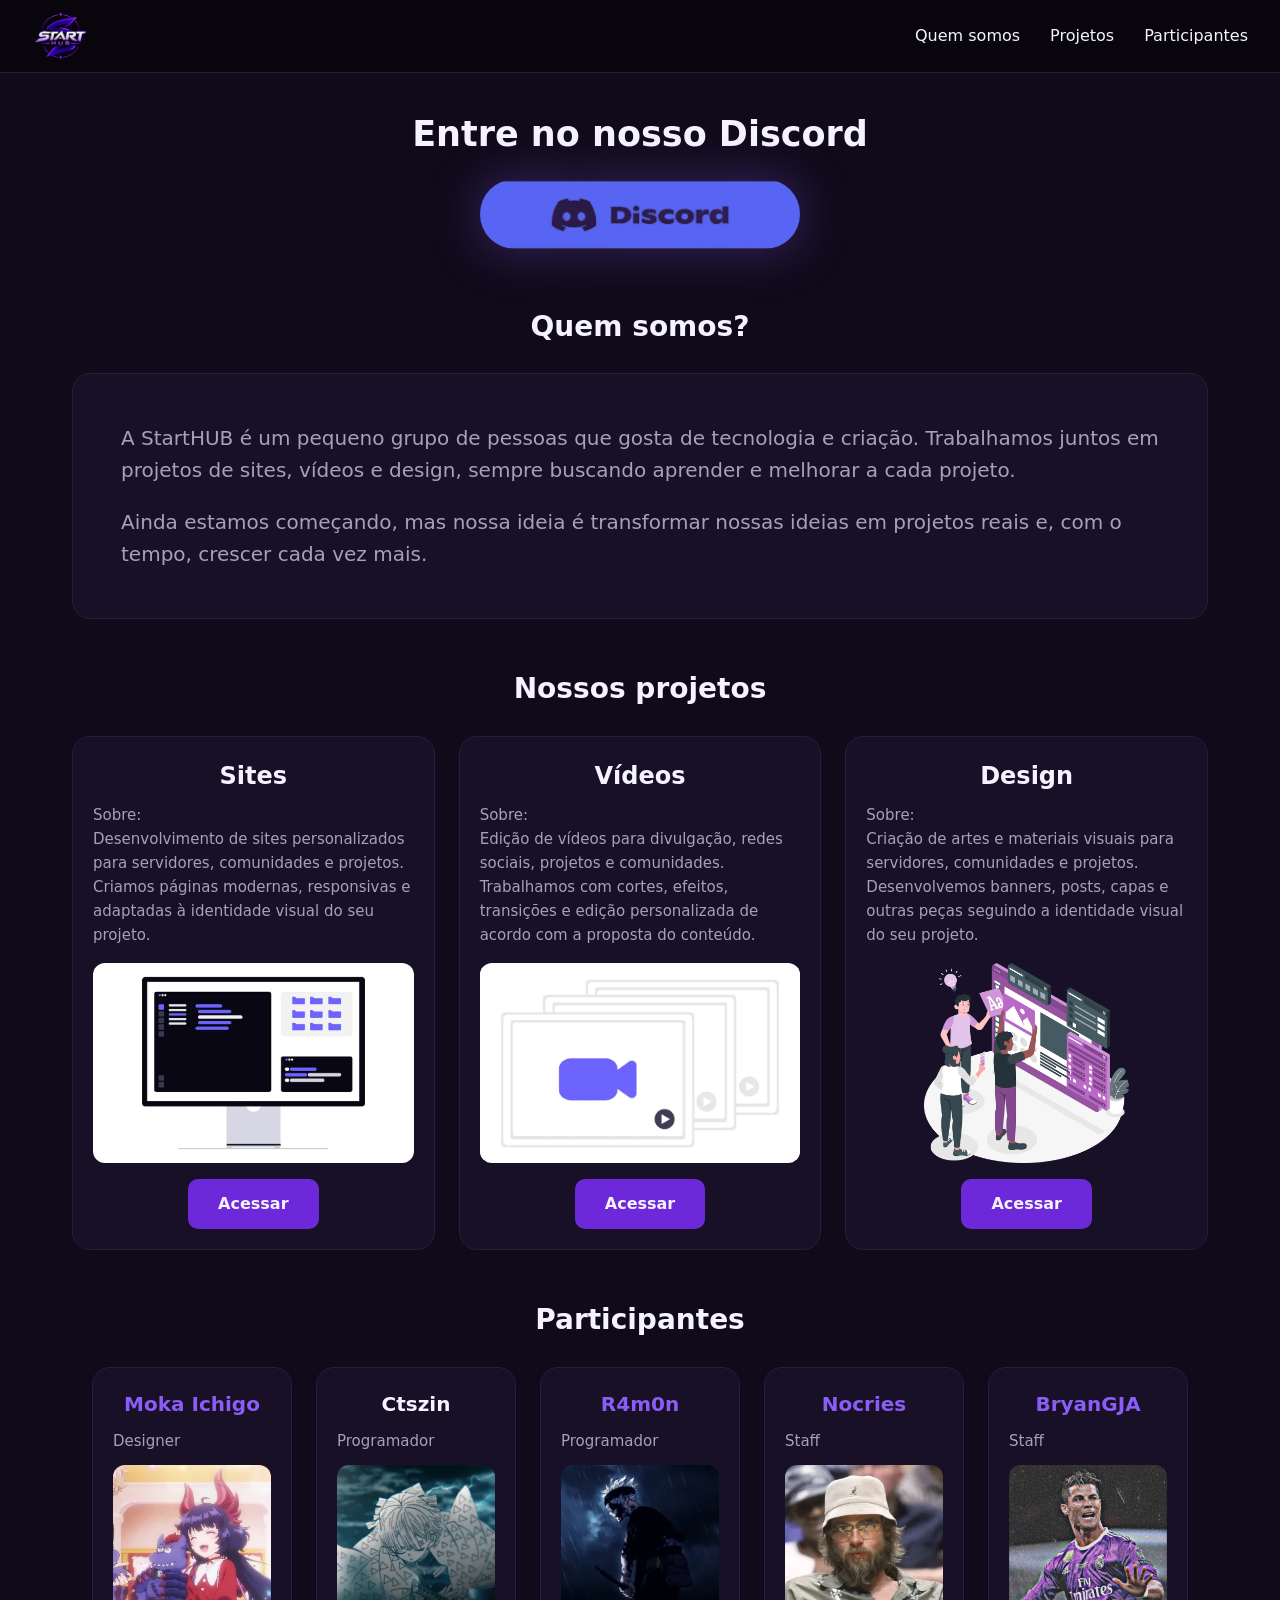
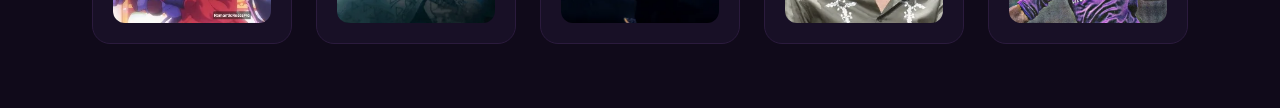
==== commit d5c3cbd9: "index.html" ====
--- a/index.html
+++ b/index.html
@@ -86,25 +86,25 @@
                 </div>
 
                 <div class="card-container">
-                    <h3>Ctszin</h3>
+                    <h3 class"destaque">Ctszin</h3>
                     <p>Programador</p>
                     <img class="foto foto--avatar" src="imagens/ctszin.webp" alt="Foto de perfil de Ctszin" width="281" height="281" loading="lazy">
                 </div>
 
                 <div class="card-container">
-                    <h3>R4m0n</h3>
+                    <h3 class="destaque">R4m0n</h3>
                     <p>Programador</p>
                     <img class="foto foto--avatar" src="imagens/ramon.webp" alt="Foto de perfil de R4m0n" width="338" height="338" loading="lazy">
                 </div>
 
                 <div class="card-container">
-                    <h3>Nocries</h3>
+                    <h3 class="destaque">Nocries</h3>
                     <p>Staff</p>
                     <img class="foto foto--avatar" src="imagens/nocries.webp" alt="Foto de perfil de Nocries" width="256" height="256" loading="lazy">
                 </div>
 
                 <div class="card-container">
-                    <h3>BryanGJA</h3>
+                    <h3 class="destaque">BryanGJA</h3>
                     <p>Staff</p>
                     <img class="foto foto--avatar" src="imagens/bryan.webp" alt="Foto de perfil de BryanGJA" width="480" height="480" loading="lazy">
                 </div>
